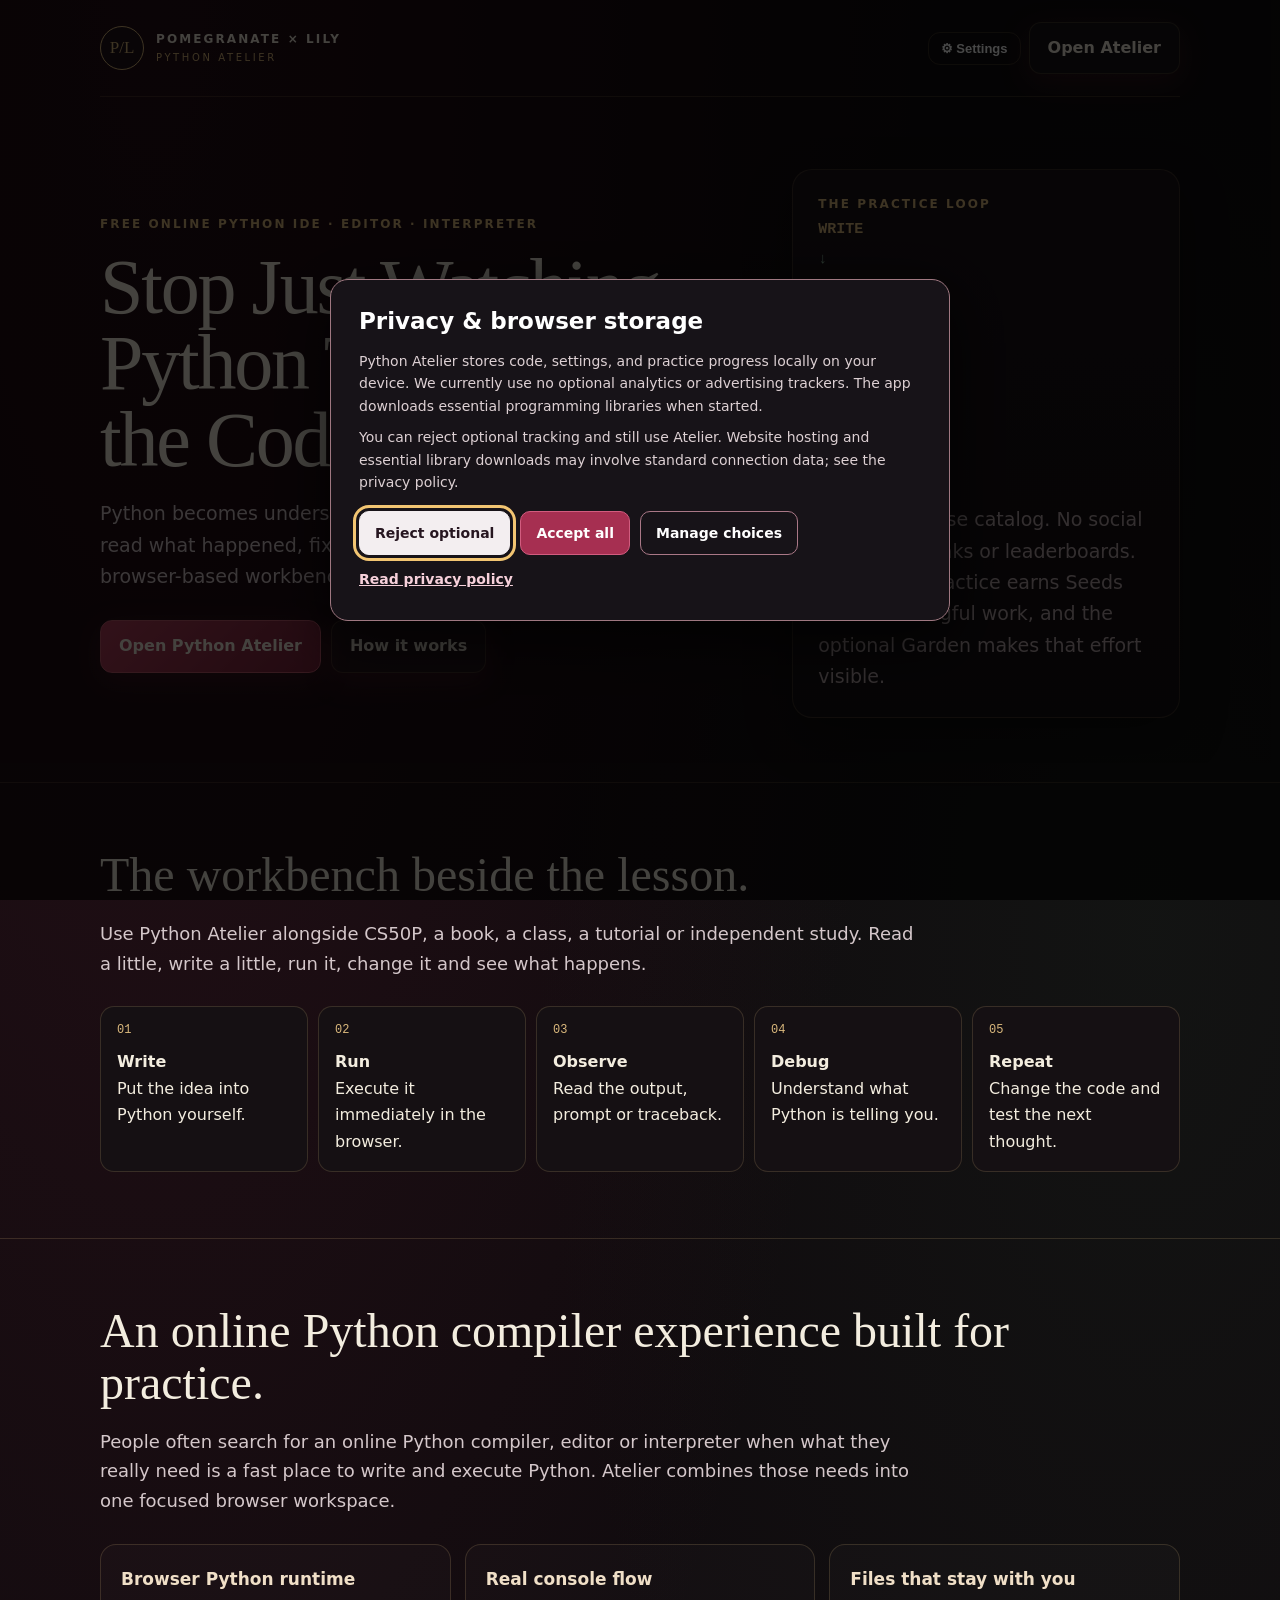
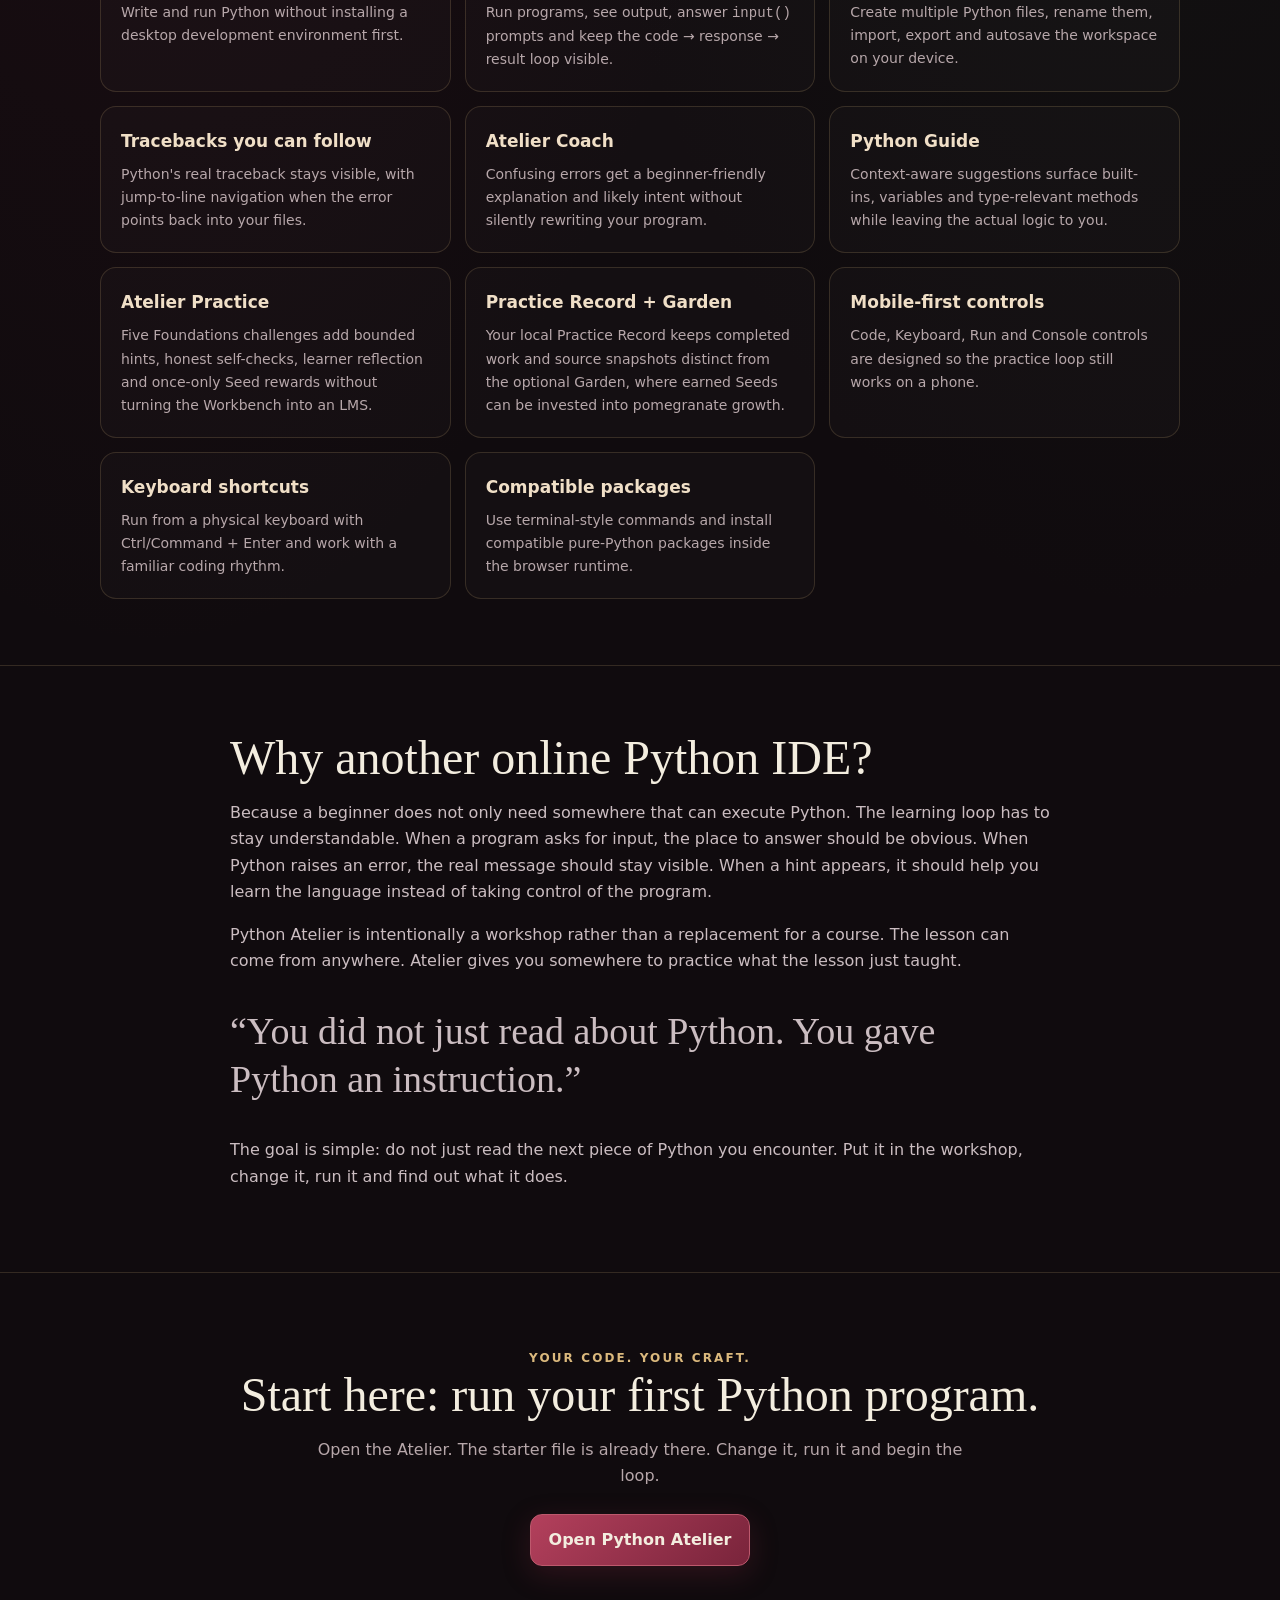
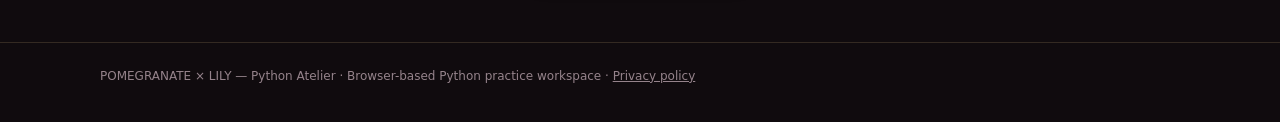
==== index.html @ c73ce0a4 "Privacy audit: integrate settings and defer runtime until visitor choice" ====
<!DOCTYPE html>
<html lang="en">
<head>
<meta charset="utf-8">
<meta name="viewport" content="width=device-width, initial-scale=1">
<meta name="theme-color" content="#160d12">
<meta name="color-scheme" content="dark">
<link rel="manifest" href="./manifest.webmanifest">
<link rel="apple-touch-icon" sizes="180x180" href="./apple-touch-icon.png">
<link rel="icon" type="image/png" sizes="192x192" href="./icon-192.png">
<title>Online Python IDE, Editor & Interpreter — POMEGRANATE × LILY Python Atelier</title>
<meta name="description" content="Write, run, debug and learn Python online with POMEGRANATE × LILY Python Atelier — a free browser-based Python IDE, editor, interpreter and beginner-focused coding workspace.">
<meta name="robots" content="index,follow,max-image-preview:large">
<link rel="canonical" href="https://pomegranatexlily.github.io/Python-Atelier/">
<meta property="og:type" content="website">
<meta property="og:title" content="POMEGRANATE × LILY Python Atelier — Online Python IDE">
<meta property="og:description" content="Stop just watching Python tutorials. Write the code, run it, inspect the result, debug it and run it again.">
<meta property="og:url" content="https://pomegranatexlily.github.io/Python-Atelier/">
<meta name="twitter:card" content="summary">
<meta name="twitter:title" content="POMEGRANATE × LILY Python Atelier">
<meta name="twitter:description" content="A free browser-based Python IDE and practice workspace built around Write → Run → Observe → Debug → Repeat.">
<script type="application/ld+json">
{
  "@context":"https://schema.org",
  "@type":["WebApplication","SoftwareApplication"],
  "name":"POMEGRANATE × LILY — Python Atelier",
  "alternateName":"Online Python IDE & Interpreter",
  "url":"https://pomegranatexlily.github.io/Python-Atelier/",
  "applicationCategory":"DeveloperApplication",
  "applicationSubCategory":"EducationalApplication",
  "operatingSystem":"Any",
  "browserRequirements":"Requires JavaScript and a modern web browser",
  "isAccessibleForFree":true,
  "offers":{"@type":"Offer","price":"0","priceCurrency":"USD"},
  "description":"A free browser-based Python IDE, editor and interpreter for writing, running, debugging and learning Python.",
  "featureList":[
    "Browser-based Python runtime",
    "Syntax-highlighted Python editor",
    "Interactive console and input()",
    "Multiple Python files with local autosave",
    "Tracebacks with jump-to-line navigation",
    "Atelier Coach error explanations",
    "Context-aware Python Guide suggestions",
    "Structured Atelier Practice challenges and self-checks",
    "Local Practice Record, Seeds and optional Atelier Garden",
    "Mobile-first coding controls",
    "Import, export and compatible package installation"
  ]
}
</script>
<style>
:root{color-scheme:dark;--bg:#100b0e;--panel:#181116;--ink:#f3eddf;--mut:#b7a7aa;--gold:#dbb97d;--wine:#922f4a;--leaf:#8db49c;--line:#dbb97d2d;--max:1080px}
*{box-sizing:border-box}html{scroll-behavior:smooth}body{margin:0;background:radial-gradient(ellipse at 12% 0,#651b3040,transparent 48%),radial-gradient(ellipse at 90% 28%,#21452e26,transparent 38%),var(--bg);color:var(--ink);font:16px/1.65 system-ui,-apple-system,"Segoe UI",sans-serif}
a{color:inherit}.wrap{width:min(var(--max),calc(100% - 36px));margin:auto}.top{display:flex;align-items:center;justify-content:space-between;gap:18px;padding:22px 0}.brand{display:flex;align-items:center;gap:12px}.seal{width:44px;height:44px;border:1px solid var(--gold);border-radius:50%;display:grid;place-items:center;background:#23151a;color:var(--gold);font:17px Georgia,serif}.house{font-size:12px;letter-spacing:2.1px;font-weight:700}.product{font-size:10px;letter-spacing:2.6px;text-transform:uppercase;color:var(--gold)}
.btn{display:inline-flex;align-items:center;justify-content:center;text-decoration:none;border:1px solid #bd596d;border-radius:12px;padding:12px 18px;background:linear-gradient(135deg,#b3405c,#79243b);font-weight:750;box-shadow:0 8px 28px #8c2c4440}.btn.alt{background:#ffffff08;border-color:var(--line);font-weight:650}.hero{padding:72px 0 64px;display:grid;grid-template-columns:minmax(0,1.25fr) minmax(280px,.75fr);gap:46px;align-items:center}.eyebrow{color:var(--gold);font-size:12px;letter-spacing:2.1px;text-transform:uppercase;font-weight:700}.hero h1{font:clamp(42px,7vw,78px)/.98 Georgia,"Times New Roman",serif;letter-spacing:-2.2px;margin:14px 0 20px;max-width:900px}.hero p{font-size:19px;color:#d4c7ca;max-width:720px}.actions{display:flex;gap:10px;flex-wrap:wrap;margin-top:28px}.card{border:1px solid var(--line);border-radius:20px;padding:25px;background:linear-gradient(180deg,#1b1318,#151013);box-shadow:0 18px 48px #0004}.cycle{font:700 15px ui-monospace,SFMono-Regular,Consolas,monospace;line-height:2;color:var(--leaf)}.cycle b{color:var(--gold)}
section{padding:66px 0;border-top:1px solid var(--line)}h2{font:clamp(30px,4.5vw,48px)/1.08 Georgia,"Times New Roman",serif;margin:0 0 16px}h3{font-size:17px;margin:0 0 8px;color:#f0dfc7}.lead{font-size:18px;color:#d4c7ca;max-width:820px}.grid{display:grid;grid-template-columns:repeat(3,1fr);gap:14px;margin-top:28px}.feature{border:1px solid var(--line);border-radius:16px;padding:20px;background:#ffffff05}.feature p{margin:0;color:var(--mut);font-size:14px}.steps{counter-reset:s;display:grid;grid-template-columns:repeat(5,1fr);gap:10px;margin-top:28px}.step{counter-increment:s;border:1px solid var(--line);border-radius:14px;padding:16px;background:#151013}.step:before{content:"0" counter(s);display:block;color:var(--gold);font:12px ui-monospace,monospace;margin-bottom:12px}.step strong{display:block}.copy{max-width:820px}.copy p{color:#cbbdc1}.quote{font:clamp(24px,4vw,38px)/1.25 Georgia,serif;color:#eadcc5;margin:34px 0}.cta{text-align:center;padding:76px 20px}.cta p{color:var(--mut);max-width:680px;margin:0 auto 24px}footer{border-top:1px solid var(--line);padding:24px 0 36px;color:#95838b;font-size:12px}
@media(max-width:820px){.hero{grid-template-columns:1fr;padding-top:46px}.grid{grid-template-columns:1fr}.steps{grid-template-columns:1fr 1fr}.hero h1{letter-spacing:-1.4px}.top .btn{padding:9px 12px;font-size:13px}}
@media(max-width:480px){.wrap{width:min(100% - 22px,var(--max))}.house{font-size:10px;letter-spacing:1.35px}.product{font-size:9px}.seal{width:38px;height:38px}.hero{padding:38px 0 48px;gap:24px}.hero p{font-size:17px}.steps{grid-template-columns:1fr}.actions .btn{width:100%}}
</style>
<script src="./privacy-consent.js"></script>
</head>
<body>
<header class="wrap top">
  <div class="brand"><div class="seal" aria-hidden="true">P/L</div><div><div class="house">POMEGRANATE × LILY</div><div class="product">Python Atelier</div></div></div>
  <div style="display:flex;align-items:center;gap:8px"><button type="button" data-privacy-settings aria-label="Site settings" class="btn alt" style="background:transparent;box-shadow:none;padding:8px 12px;font-size:13px">⚙ Settings</button><a class="btn alt" href="./app/">Open Atelier</a></div>
</header>
<main>
<section class="wrap hero">
  <div>
    <div class="eyebrow">Free Online Python IDE · Editor · Interpreter</div>
    <h1>Stop Just Watching Python Tutorials. Run the Code.</h1>
    <p>Python becomes understandable when you write it, run it, break it, read what happened, fix it and run it again. Python Atelier is the browser-based workbench beside the lesson.</p>
    <div class="actions"><a class="btn" href="./app/">Open Python Atelier</a><a class="btn alt" href="#how">How it works</a></div>
  </div>
  <aside class="card">
    <div class="eyebrow">The practice loop</div>
    <div class="cycle"><b>WRITE</b><br>↓<br><b>RUN</b><br>↓<br>OBSERVE<br>↓<br>DEBUG<br>↓<br><b>REPEAT</b></div>
    <p style="color:var(--mut);margin-bottom:0">No giant course catalog. No social feed. No streaks or leaderboards. Structured Practice earns Seeds from meaningful work, and the optional Garden makes that effort visible.</p>
  </aside>
</section>

<section id="how">
  <div class="wrap">
    <h2>The workbench beside the lesson.</h2>
    <p class="lead">Use Python Atelier alongside CS50P, a book, a class, a tutorial or independent study. Read a little, write a little, run it, change it and see what happens.</p>
    <div class="steps">
      <div class="step"><strong>Write</strong><span>Put the idea into Python yourself.</span></div>
      <div class="step"><strong>Run</strong><span>Execute it immediately in the browser.</span></div>
      <div class="step"><strong>Observe</strong><span>Read the output, prompt or traceback.</span></div>
      <div class="step"><strong>Debug</strong><span>Understand what Python is telling you.</span></div>
      <div class="step"><strong>Repeat</strong><span>Change the code and test the next thought.</span></div>
    </div>
  </div>
</section>

<section>
  <div class="wrap">
    <h2>An online Python compiler experience built for practice.</h2>
    <p class="lead">People often search for an online Python compiler, editor or interpreter when what they really need is a fast place to write and execute Python. Atelier combines those needs into one focused browser workspace.</p>
    <div class="grid">
      <article class="feature"><h3>Browser Python runtime</h3><p>Write and run Python without installing a desktop development environment first.</p></article>
      <article class="feature"><h3>Real console flow</h3><p>Run programs, see output, answer <code>input()</code> prompts and keep the code → response → result loop visible.</p></article>
      <article class="feature"><h3>Files that stay with you</h3><p>Create multiple Python files, rename them, import, export and autosave the workspace on your device.</p></article>
      <article class="feature"><h3>Tracebacks you can follow</h3><p>Python's real traceback stays visible, with jump-to-line navigation when the error points back into your files.</p></article>
      <article class="feature"><h3>Atelier Coach</h3><p>Confusing errors get a beginner-friendly explanation and likely intent without silently rewriting your program.</p></article>
      <article class="feature"><h3>Python Guide</h3><p>Context-aware suggestions surface built-ins, variables and type-relevant methods while leaving the actual logic to you.</p></article>
      <article class="feature"><h3>Atelier Practice</h3><p>Five Foundations challenges add bounded hints, honest self-checks, learner reflection and once-only Seed rewards without turning the Workbench into an LMS.</p></article>
      <article class="feature"><h3>Practice Record + Garden</h3><p>Your local Practice Record keeps completed work and source snapshots distinct from the optional Garden, where earned Seeds can be invested into pomegranate growth.</p></article>
      <article class="feature"><h3>Mobile-first controls</h3><p>Code, Keyboard, Run and Console controls are designed so the practice loop still works on a phone.</p></article>
      <article class="feature"><h3>Keyboard shortcuts</h3><p>Run from a physical keyboard with Ctrl/Command + Enter and work with a familiar coding rhythm.</p></article>
      <article class="feature"><h3>Compatible packages</h3><p>Use terminal-style commands and install compatible pure-Python packages inside the browser runtime.</p></article>
    </div>
  </div>
</section>

<section>
  <div class="wrap copy">
    <h2>Why another online Python IDE?</h2>
    <p>Because a beginner does not only need somewhere that can execute Python. The learning loop has to stay understandable. When a program asks for input, the place to answer should be obvious. When Python raises an error, the real message should stay visible. When a hint appears, it should help you learn the language instead of taking control of the program.</p>
    <p>Python Atelier is intentionally a workshop rather than a replacement for a course. The lesson can come from anywhere. Atelier gives you somewhere to practice what the lesson just taught.</p>
    <p class="quote">“You did not just read about Python. You gave Python an instruction.”</p>
    <p>The goal is simple: do not just read the next piece of Python you encounter. Put it in the workshop, change it, run it and find out what it does.</p>
  </div>
</section>

<section class="cta">
  <div class="wrap">
    <div class="eyebrow">Your code. Your craft.</div>
    <h2>Start here: run your first Python program.</h2>
    <p>Open the Atelier. The starter file is already there. Change it, run it and begin the loop.</p>
    <a class="btn" href="./app/">Open Python Atelier</a>
  </div>
</section>
</main>
<footer><div class="wrap">POMEGRANATE × LILY — Python Atelier · Browser-based Python practice workspace · <a href="./privacy.html">Privacy policy</a></div></footer>
</body>
</html>
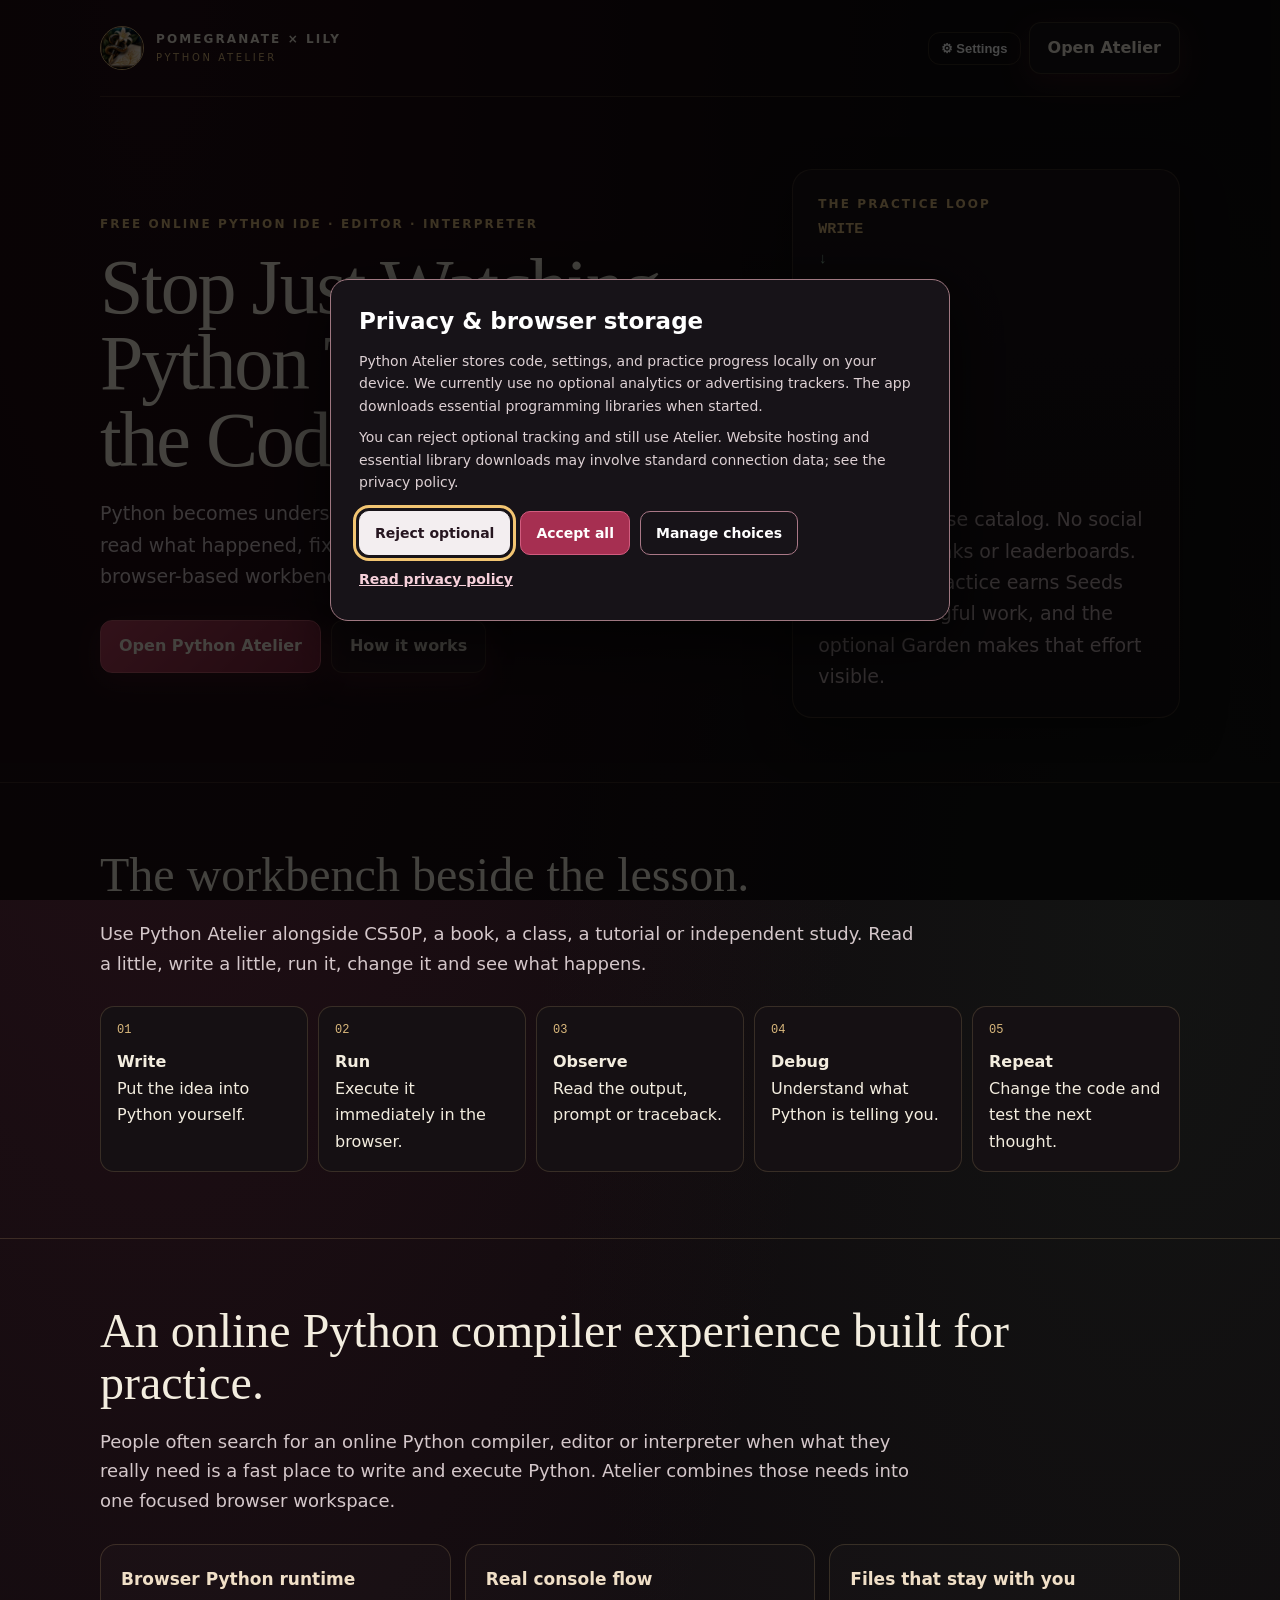
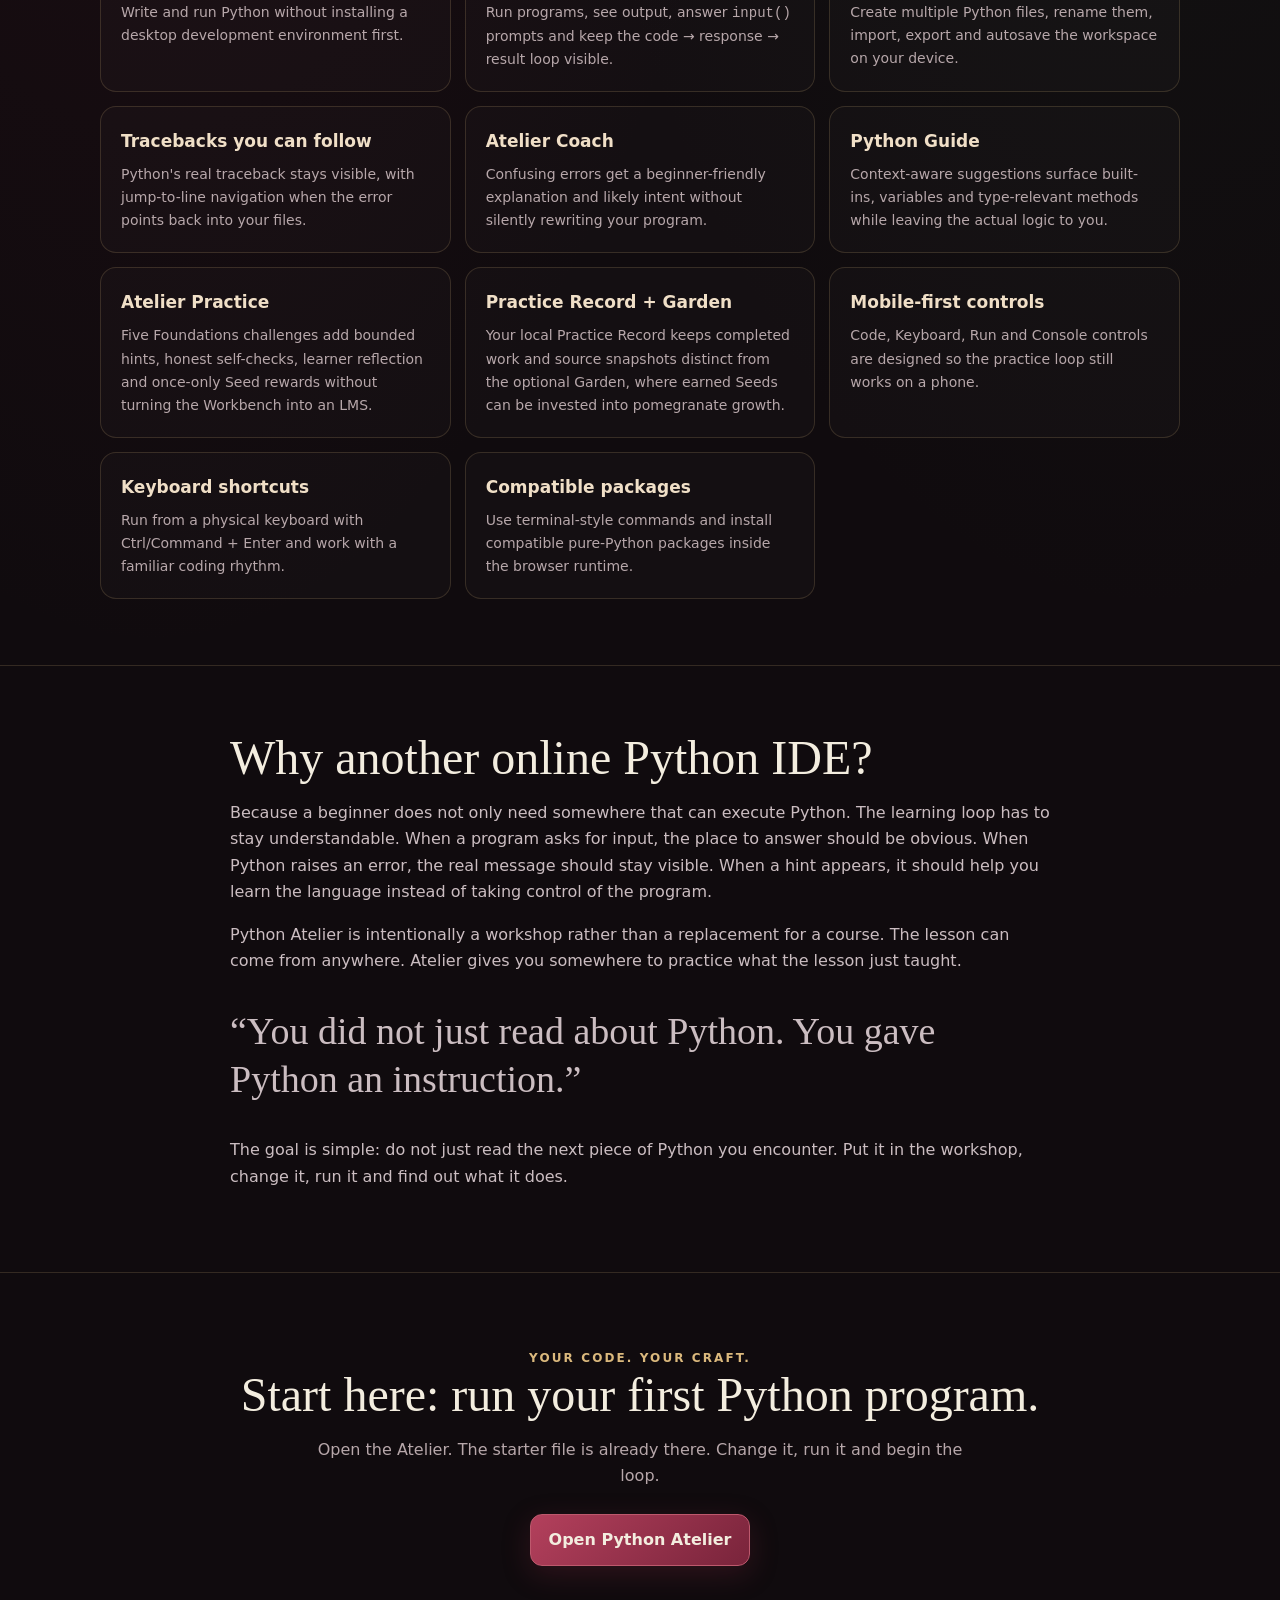
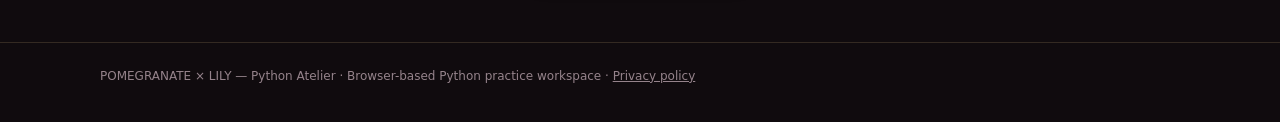
==== commit 5c3b481c: "Display Atelier serpent, pen and lily icon on landing header" ====
--- a/index.html
+++ b/index.html
@@ -2,12 +2,13 @@
 <html lang="en">
 <head>
 <meta charset="utf-8">
+<meta name="referrer" content="no-referrer">
 <meta name="viewport" content="width=device-width, initial-scale=1">
 <meta name="theme-color" content="#160d12">
 <meta name="color-scheme" content="dark">
 <link rel="manifest" href="./manifest.webmanifest">
-<link rel="apple-touch-icon" sizes="180x180" href="./apple-touch-icon.png">
-<link rel="icon" type="image/png" sizes="192x192" href="./icon-192.png">
+<link rel="apple-touch-icon" sizes="180x180" href="./apple-touch-icon.png?v=atelier-serpent-lily-20261017">
+<link rel="icon" type="image/png" sizes="192x192" href="./icon-192.png?v=atelier-serpent-lily-20261017">
 <title>Online Python IDE, Editor & Interpreter — POMEGRANATE × LILY Python Atelier</title>
 <meta name="description" content="Write, run, debug and learn Python online with POMEGRANATE × LILY Python Atelier — a free browser-based Python IDE, editor, interpreter and beginner-focused coding workspace.">
 <meta name="robots" content="index,follow,max-image-preview:large">
@@ -16,7 +17,13 @@
 <meta property="og:title" content="POMEGRANATE × LILY Python Atelier — Online Python IDE">
 <meta property="og:description" content="Stop just watching Python tutorials. Write the code, run it, inspect the result, debug it and run it again.">
 <meta property="og:url" content="https://pomegranatexlily.github.io/Python-Atelier/">
-<meta name="twitter:card" content="summary">
+<meta property="og:image" content="https://pomegranatexlily.github.io/Python-Atelier/social-preview.png">
+<meta property="og:image:width" content="1200">
+<meta property="og:image:height" content="630">
+<meta property="og:image:alt" content="Python Atelier — write, run, and learn Python">
+<meta name="twitter:image" content="https://pomegranatexlily.github.io/Python-Atelier/social-preview.png">
+
+<meta name="twitter:card" content="summary_large_image">
 <meta name="twitter:title" content="POMEGRANATE × LILY Python Atelier">
 <meta name="twitter:description" content="A free browser-based Python IDE and practice workspace built around Write → Run → Observe → Debug → Repeat.">
 <script type="application/ld+json">
@@ -55,13 +62,13 @@
 .btn{display:inline-flex;align-items:center;justify-content:center;text-decoration:none;border:1px solid #bd596d;border-radius:12px;padding:12px 18px;background:linear-gradient(135deg,#b3405c,#79243b);font-weight:750;box-shadow:0 8px 28px #8c2c4440}.btn.alt{background:#ffffff08;border-color:var(--line);font-weight:650}.hero{padding:72px 0 64px;display:grid;grid-template-columns:minmax(0,1.25fr) minmax(280px,.75fr);gap:46px;align-items:center}.eyebrow{color:var(--gold);font-size:12px;letter-spacing:2.1px;text-transform:uppercase;font-weight:700}.hero h1{font:clamp(42px,7vw,78px)/.98 Georgia,"Times New Roman",serif;letter-spacing:-2.2px;margin:14px 0 20px;max-width:900px}.hero p{font-size:19px;color:#d4c7ca;max-width:720px}.actions{display:flex;gap:10px;flex-wrap:wrap;margin-top:28px}.card{border:1px solid var(--line);border-radius:20px;padding:25px;background:linear-gradient(180deg,#1b1318,#151013);box-shadow:0 18px 48px #0004}.cycle{font:700 15px ui-monospace,SFMono-Regular,Consolas,monospace;line-height:2;color:var(--leaf)}.cycle b{color:var(--gold)}
 section{padding:66px 0;border-top:1px solid var(--line)}h2{font:clamp(30px,4.5vw,48px)/1.08 Georgia,"Times New Roman",serif;margin:0 0 16px}h3{font-size:17px;margin:0 0 8px;color:#f0dfc7}.lead{font-size:18px;color:#d4c7ca;max-width:820px}.grid{display:grid;grid-template-columns:repeat(3,1fr);gap:14px;margin-top:28px}.feature{border:1px solid var(--line);border-radius:16px;padding:20px;background:#ffffff05}.feature p{margin:0;color:var(--mut);font-size:14px}.steps{counter-reset:s;display:grid;grid-template-columns:repeat(5,1fr);gap:10px;margin-top:28px}.step{counter-increment:s;border:1px solid var(--line);border-radius:14px;padding:16px;background:#151013}.step:before{content:"0" counter(s);display:block;color:var(--gold);font:12px ui-monospace,monospace;margin-bottom:12px}.step strong{display:block}.copy{max-width:820px}.copy p{color:#cbbdc1}.quote{font:clamp(24px,4vw,38px)/1.25 Georgia,serif;color:#eadcc5;margin:34px 0}.cta{text-align:center;padding:76px 20px}.cta p{color:var(--mut);max-width:680px;margin:0 auto 24px}footer{border-top:1px solid var(--line);padding:24px 0 36px;color:#95838b;font-size:12px}
 @media(max-width:820px){.hero{grid-template-columns:1fr;padding-top:46px}.grid{grid-template-columns:1fr}.steps{grid-template-columns:1fr 1fr}.hero h1{letter-spacing:-1.4px}.top .btn{padding:9px 12px;font-size:13px}}
-@media(max-width:480px){.wrap{width:min(100% - 22px,var(--max))}.house{font-size:10px;letter-spacing:1.35px}.product{font-size:9px}.seal{width:38px;height:38px}.hero{padding:38px 0 48px;gap:24px}.hero p{font-size:17px}.steps{grid-template-columns:1fr}.actions .btn{width:100%}}
+@media(max-width:480px){.top{flex-wrap:wrap;gap:10px;padding:14px 0}.wrap{width:min(100% - 22px,var(--max))}.house{font-size:10px;letter-spacing:1.35px}.product{font-size:9px}.seal{width:38px;height:38px}.hero{padding:38px 0 48px;gap:24px}.hero p{font-size:17px}.steps{grid-template-columns:1fr}.actions .btn{width:100%}}
 </style>
 <script src="./privacy-consent.js"></script>
 </head>
 <body>
 <header class="wrap top">
-  <div class="brand"><div class="seal" aria-hidden="true">P/L</div><div><div class="house">POMEGRANATE × LILY</div><div class="product">Python Atelier</div></div></div>
+  <div class="brand"><div class="seal" aria-hidden="true"><img src="./icon-192.png?v=atelier-serpent-lily-20261017" alt="" width="44" height="44" style="width:100%;height:100%;display:block;object-fit:cover;border-radius:inherit"></div><div><div class="house">POMEGRANATE × LILY</div><div class="product">Python Atelier</div></div></div>
   <div style="display:flex;align-items:center;gap:8px"><button type="button" data-privacy-settings aria-label="Site settings" class="btn alt" style="background:transparent;box-shadow:none;padding:8px 12px;font-size:13px">⚙ Settings</button><a class="btn alt" href="./app/">Open Atelier</a></div>
 </header>
 <main>
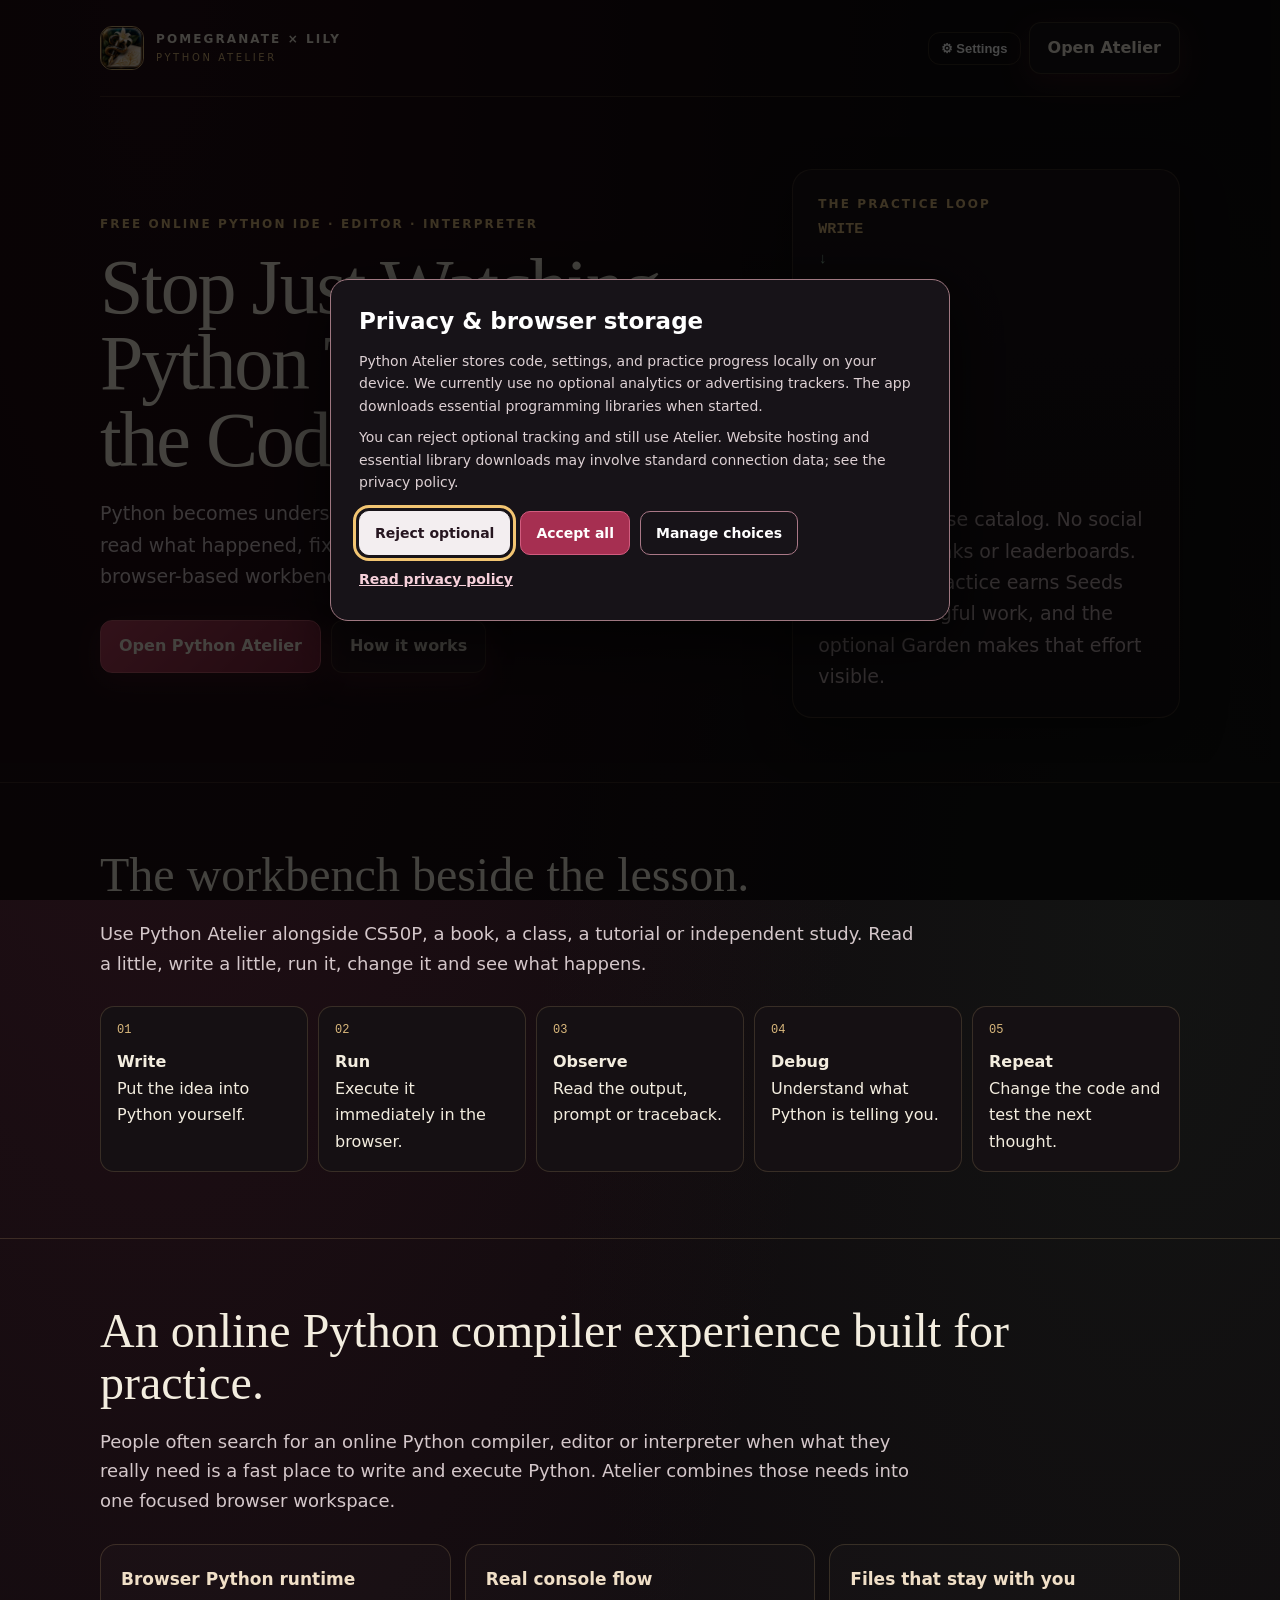
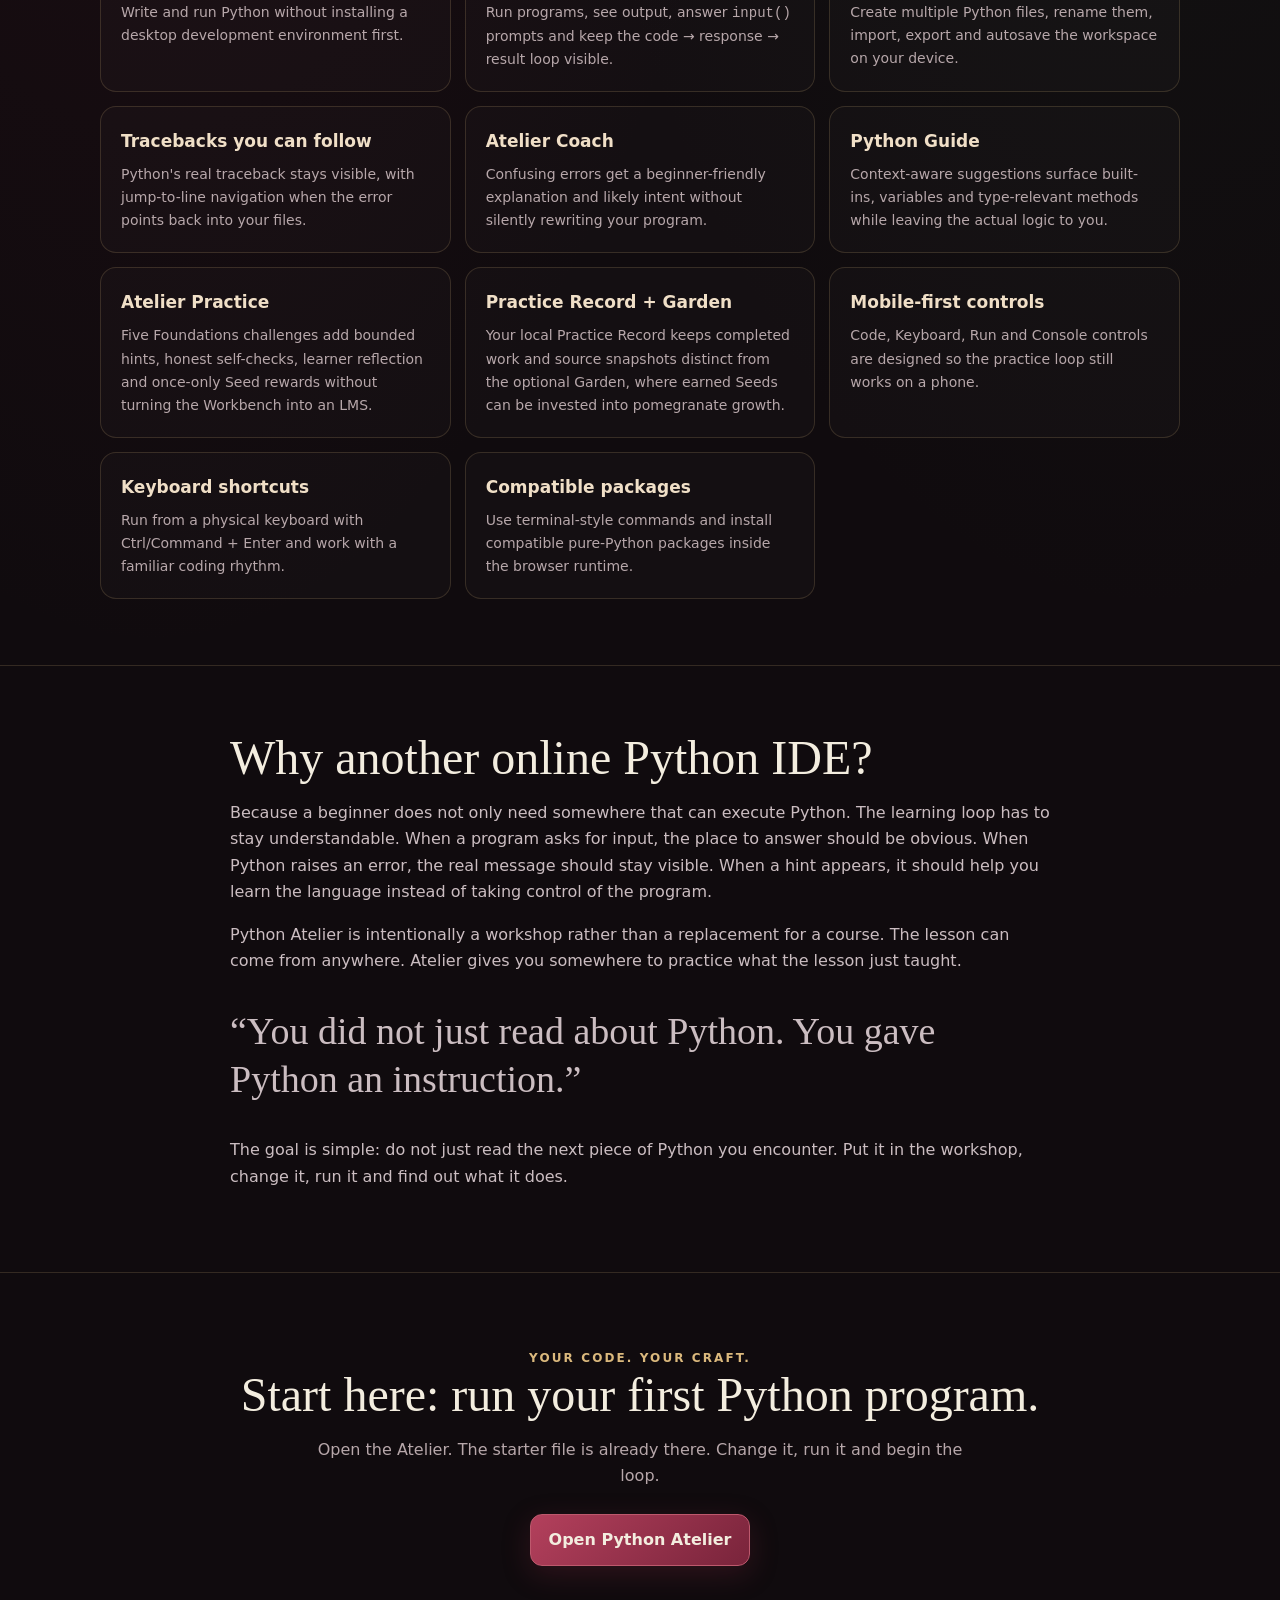
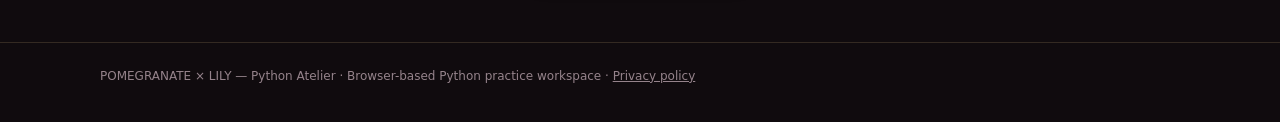
==== commit d6abba89: "Show approved Python Atelier icon in landing-page brand and bust icon caches" ====
--- a/index.html
+++ b/index.html
@@ -7,8 +7,8 @@
 <meta name="theme-color" content="#160d12">
 <meta name="color-scheme" content="dark">
 <link rel="manifest" href="./manifest.webmanifest">
-<link rel="apple-touch-icon" sizes="180x180" href="./apple-touch-icon.png?v=atelier-serpent-lily-20261017">
-<link rel="icon" type="image/png" sizes="192x192" href="./icon-192.png?v=atelier-serpent-lily-20261017">
+<link rel="apple-touch-icon" sizes="180x180" href="./apple-touch-icon.png?v=snake-lily-20261017">
+<link rel="icon" type="image/png" sizes="192x192" href="./icon-192.png?v=snake-lily-20261017">
 <title>Online Python IDE, Editor & Interpreter — POMEGRANATE × LILY Python Atelier</title>
 <meta name="description" content="Write, run, debug and learn Python online with POMEGRANATE × LILY Python Atelier — a free browser-based Python IDE, editor, interpreter and beginner-focused coding workspace.">
 <meta name="robots" content="index,follow,max-image-preview:large">
@@ -58,7 +58,7 @@
 <style>
 :root{color-scheme:dark;--bg:#100b0e;--panel:#181116;--ink:#f3eddf;--mut:#b7a7aa;--gold:#dbb97d;--wine:#922f4a;--leaf:#8db49c;--line:#dbb97d2d;--max:1080px}
 *{box-sizing:border-box}html{scroll-behavior:smooth}body{margin:0;background:radial-gradient(ellipse at 12% 0,#651b3040,transparent 48%),radial-gradient(ellipse at 90% 28%,#21452e26,transparent 38%),var(--bg);color:var(--ink);font:16px/1.65 system-ui,-apple-system,"Segoe UI",sans-serif}
-a{color:inherit}.wrap{width:min(var(--max),calc(100% - 36px));margin:auto}.top{display:flex;align-items:center;justify-content:space-between;gap:18px;padding:22px 0}.brand{display:flex;align-items:center;gap:12px}.seal{width:44px;height:44px;border:1px solid var(--gold);border-radius:50%;display:grid;place-items:center;background:#23151a;color:var(--gold);font:17px Georgia,serif}.house{font-size:12px;letter-spacing:2.1px;font-weight:700}.product{font-size:10px;letter-spacing:2.6px;text-transform:uppercase;color:var(--gold)}
+a{color:inherit}.wrap{width:min(var(--max),calc(100% - 36px));margin:auto}.top{display:flex;align-items:center;justify-content:space-between;gap:18px;padding:22px 0}.brand{display:flex;align-items:center;gap:12px}.seal{width:44px;height:44px;border:1px solid var(--gold);border-radius:12px;display:grid;place-items:center;background:#23151a;color:var(--gold);font:17px Georgia,serif;overflow:hidden}.seal img{width:100%;height:100%;object-fit:cover;display:block}.house{font-size:12px;letter-spacing:2.1px;font-weight:700}.product{font-size:10px;letter-spacing:2.6px;text-transform:uppercase;color:var(--gold)}
 .btn{display:inline-flex;align-items:center;justify-content:center;text-decoration:none;border:1px solid #bd596d;border-radius:12px;padding:12px 18px;background:linear-gradient(135deg,#b3405c,#79243b);font-weight:750;box-shadow:0 8px 28px #8c2c4440}.btn.alt{background:#ffffff08;border-color:var(--line);font-weight:650}.hero{padding:72px 0 64px;display:grid;grid-template-columns:minmax(0,1.25fr) minmax(280px,.75fr);gap:46px;align-items:center}.eyebrow{color:var(--gold);font-size:12px;letter-spacing:2.1px;text-transform:uppercase;font-weight:700}.hero h1{font:clamp(42px,7vw,78px)/.98 Georgia,"Times New Roman",serif;letter-spacing:-2.2px;margin:14px 0 20px;max-width:900px}.hero p{font-size:19px;color:#d4c7ca;max-width:720px}.actions{display:flex;gap:10px;flex-wrap:wrap;margin-top:28px}.card{border:1px solid var(--line);border-radius:20px;padding:25px;background:linear-gradient(180deg,#1b1318,#151013);box-shadow:0 18px 48px #0004}.cycle{font:700 15px ui-monospace,SFMono-Regular,Consolas,monospace;line-height:2;color:var(--leaf)}.cycle b{color:var(--gold)}
 section{padding:66px 0;border-top:1px solid var(--line)}h2{font:clamp(30px,4.5vw,48px)/1.08 Georgia,"Times New Roman",serif;margin:0 0 16px}h3{font-size:17px;margin:0 0 8px;color:#f0dfc7}.lead{font-size:18px;color:#d4c7ca;max-width:820px}.grid{display:grid;grid-template-columns:repeat(3,1fr);gap:14px;margin-top:28px}.feature{border:1px solid var(--line);border-radius:16px;padding:20px;background:#ffffff05}.feature p{margin:0;color:var(--mut);font-size:14px}.steps{counter-reset:s;display:grid;grid-template-columns:repeat(5,1fr);gap:10px;margin-top:28px}.step{counter-increment:s;border:1px solid var(--line);border-radius:14px;padding:16px;background:#151013}.step:before{content:"0" counter(s);display:block;color:var(--gold);font:12px ui-monospace,monospace;margin-bottom:12px}.step strong{display:block}.copy{max-width:820px}.copy p{color:#cbbdc1}.quote{font:clamp(24px,4vw,38px)/1.25 Georgia,serif;color:#eadcc5;margin:34px 0}.cta{text-align:center;padding:76px 20px}.cta p{color:var(--mut);max-width:680px;margin:0 auto 24px}footer{border-top:1px solid var(--line);padding:24px 0 36px;color:#95838b;font-size:12px}
 @media(max-width:820px){.hero{grid-template-columns:1fr;padding-top:46px}.grid{grid-template-columns:1fr}.steps{grid-template-columns:1fr 1fr}.hero h1{letter-spacing:-1.4px}.top .btn{padding:9px 12px;font-size:13px}}
@@ -68,7 +68,7 @@
 </head>
 <body>
 <header class="wrap top">
-  <div class="brand"><div class="seal" aria-hidden="true"><img src="./icon-192.png?v=atelier-serpent-lily-20261017" alt="" width="44" height="44" style="width:100%;height:100%;display:block;object-fit:cover;border-radius:inherit"></div><div><div class="house">POMEGRANATE × LILY</div><div class="product">Python Atelier</div></div></div>
+  <div class="brand"><div class="seal" aria-hidden="true"><img src="./icon-192.png?v=snake-lily-20261017" width="44" height="44" alt="" decoding="async"></div><div><div class="house">POMEGRANATE × LILY</div><div class="product">Python Atelier</div></div></div>
   <div style="display:flex;align-items:center;gap:8px"><button type="button" data-privacy-settings aria-label="Site settings" class="btn alt" style="background:transparent;box-shadow:none;padding:8px 12px;font-size:13px">⚙ Settings</button><a class="btn alt" href="./app/">Open Atelier</a></div>
 </header>
 <main>
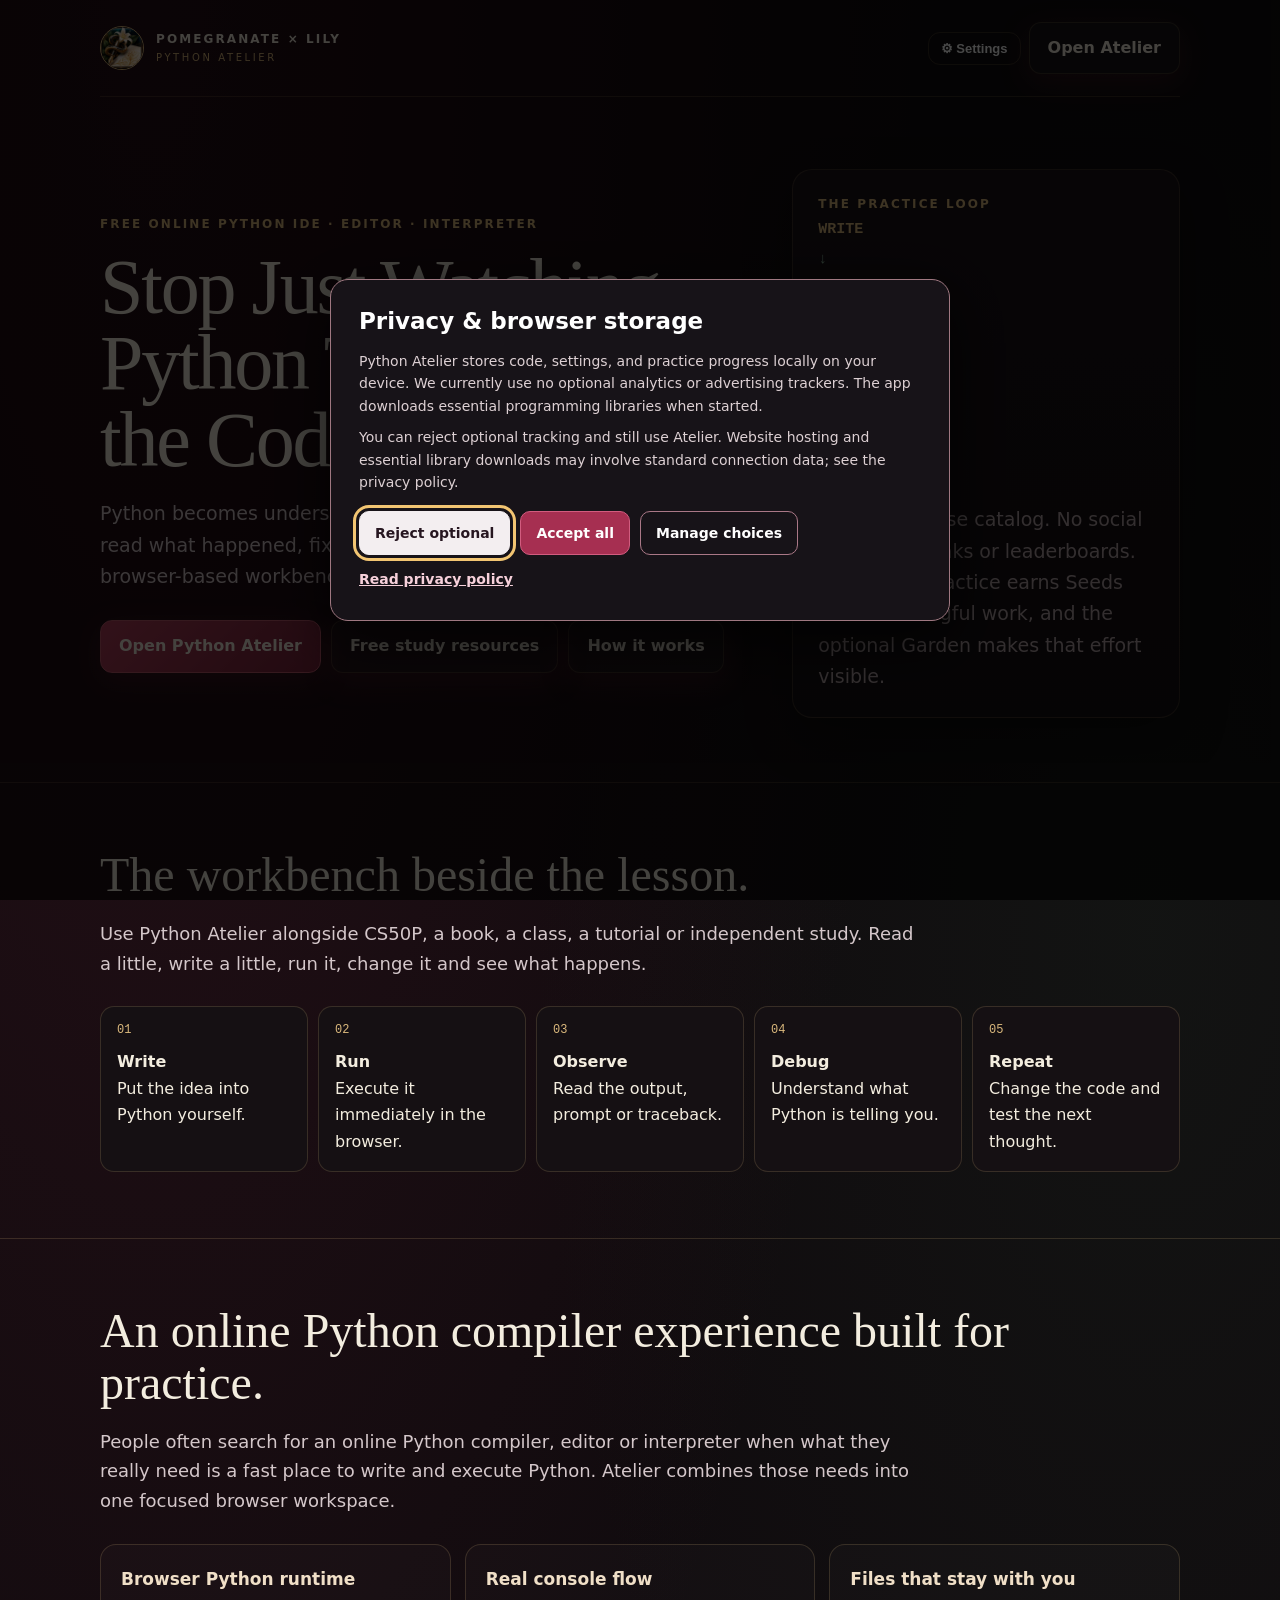
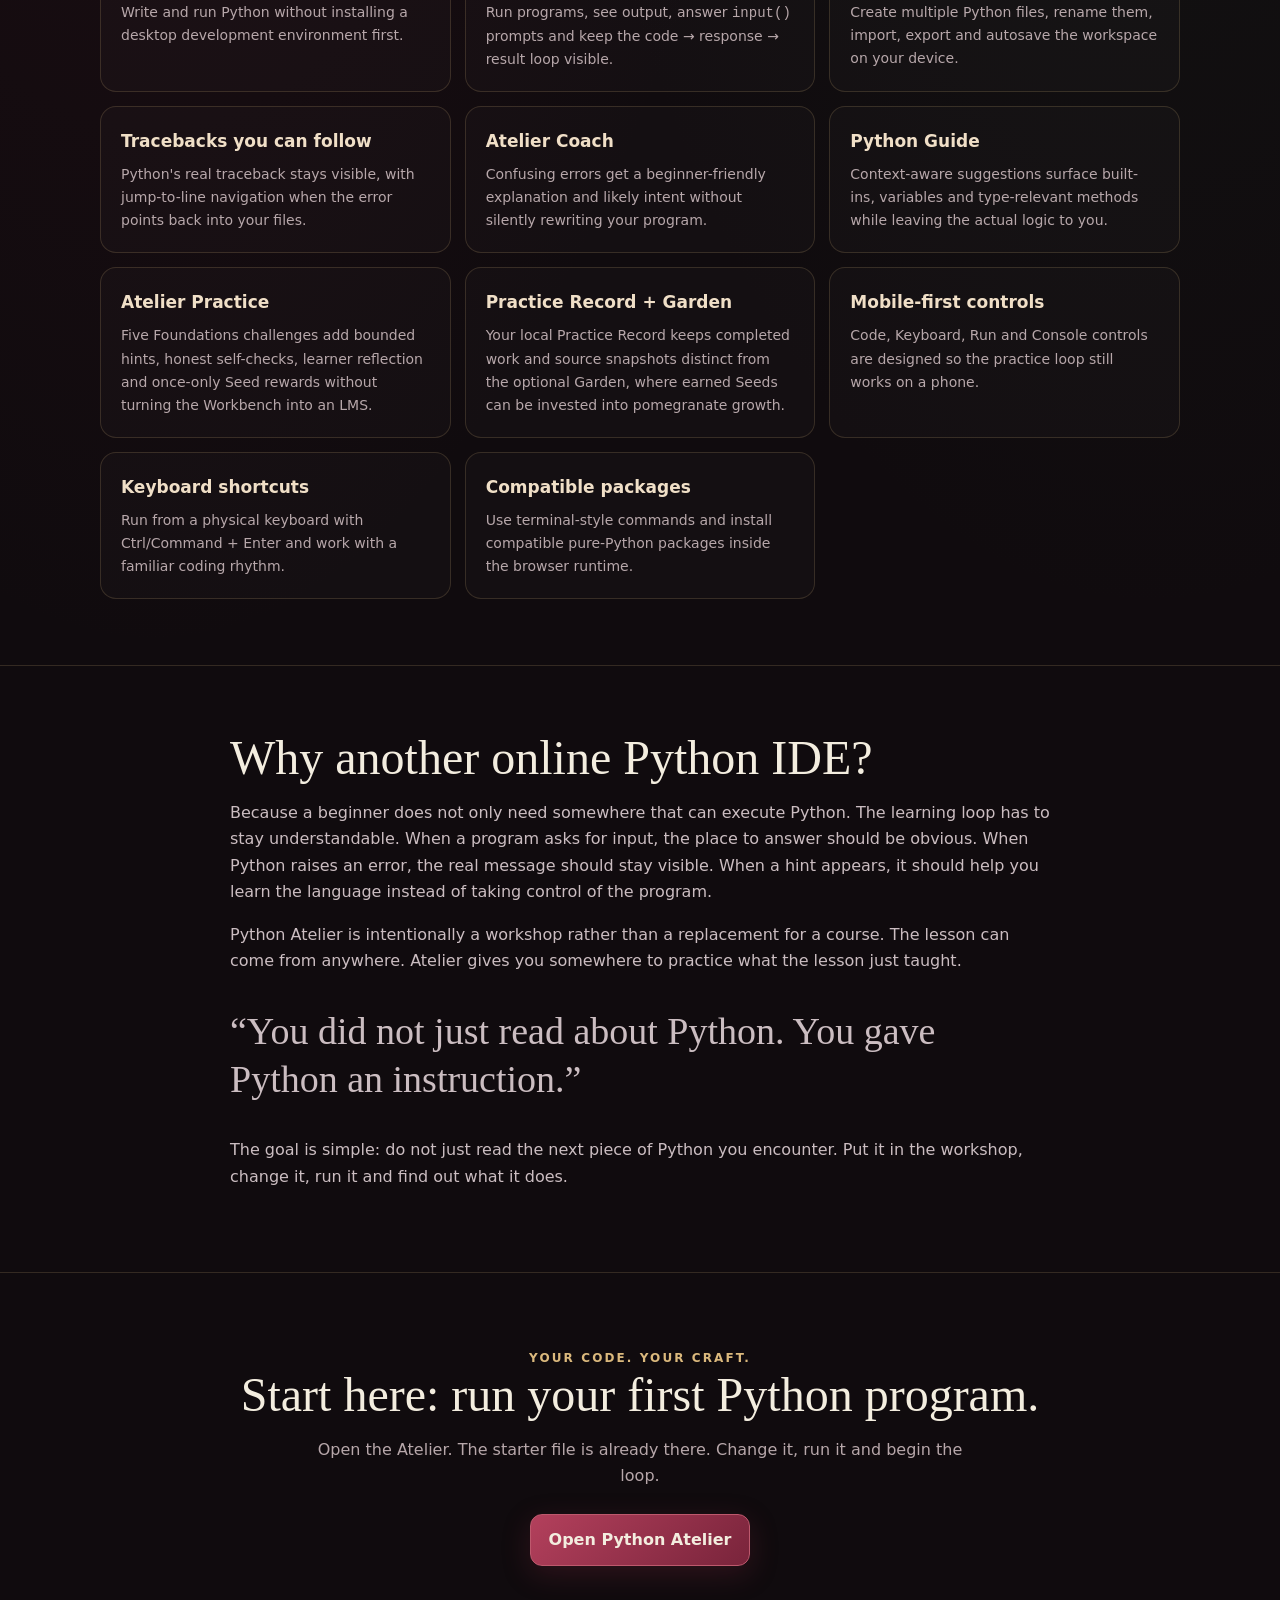
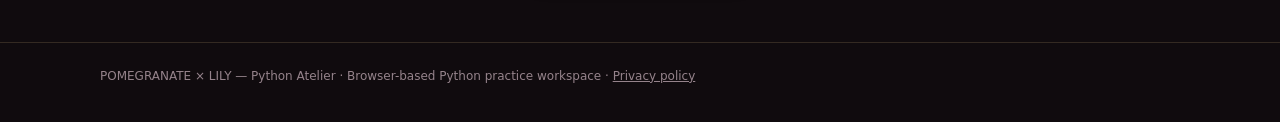
==== commit b8262227: "Link homepage learners directly to in-app free Resources" ====
--- a/index.html
+++ b/index.html
@@ -7,8 +7,8 @@
 <meta name="theme-color" content="#160d12">
 <meta name="color-scheme" content="dark">
 <link rel="manifest" href="./manifest.webmanifest">
-<link rel="apple-touch-icon" sizes="180x180" href="./apple-touch-icon.png?v=snake-lily-20261017">
-<link rel="icon" type="image/png" sizes="192x192" href="./icon-192.png?v=snake-lily-20261017">
+<link rel="apple-touch-icon" sizes="180x180" href="./apple-touch-icon.png?v=atelier-serpent-lily-20261017">
+<link rel="icon" type="image/png" sizes="192x192" href="./icon-192.png?v=atelier-serpent-lily-20261017">
 <title>Online Python IDE, Editor & Interpreter — POMEGRANATE × LILY Python Atelier</title>
 <meta name="description" content="Write, run, debug and learn Python online with POMEGRANATE × LILY Python Atelier — a free browser-based Python IDE, editor, interpreter and beginner-focused coding workspace.">
 <meta name="robots" content="index,follow,max-image-preview:large">
@@ -58,7 +58,7 @@
 <style>
 :root{color-scheme:dark;--bg:#100b0e;--panel:#181116;--ink:#f3eddf;--mut:#b7a7aa;--gold:#dbb97d;--wine:#922f4a;--leaf:#8db49c;--line:#dbb97d2d;--max:1080px}
 *{box-sizing:border-box}html{scroll-behavior:smooth}body{margin:0;background:radial-gradient(ellipse at 12% 0,#651b3040,transparent 48%),radial-gradient(ellipse at 90% 28%,#21452e26,transparent 38%),var(--bg);color:var(--ink);font:16px/1.65 system-ui,-apple-system,"Segoe UI",sans-serif}
-a{color:inherit}.wrap{width:min(var(--max),calc(100% - 36px));margin:auto}.top{display:flex;align-items:center;justify-content:space-between;gap:18px;padding:22px 0}.brand{display:flex;align-items:center;gap:12px}.seal{width:44px;height:44px;border:1px solid var(--gold);border-radius:12px;display:grid;place-items:center;background:#23151a;color:var(--gold);font:17px Georgia,serif;overflow:hidden}.seal img{width:100%;height:100%;object-fit:cover;display:block}.house{font-size:12px;letter-spacing:2.1px;font-weight:700}.product{font-size:10px;letter-spacing:2.6px;text-transform:uppercase;color:var(--gold)}
+a{color:inherit}.wrap{width:min(var(--max),calc(100% - 36px));margin:auto}.top{display:flex;align-items:center;justify-content:space-between;gap:18px;padding:22px 0}.brand{display:flex;align-items:center;gap:12px}.seal{width:44px;height:44px;border:1px solid var(--gold);border-radius:50%;display:grid;place-items:center;background:#23151a;color:var(--gold);font:17px Georgia,serif}.house{font-size:12px;letter-spacing:2.1px;font-weight:700}.product{font-size:10px;letter-spacing:2.6px;text-transform:uppercase;color:var(--gold)}
 .btn{display:inline-flex;align-items:center;justify-content:center;text-decoration:none;border:1px solid #bd596d;border-radius:12px;padding:12px 18px;background:linear-gradient(135deg,#b3405c,#79243b);font-weight:750;box-shadow:0 8px 28px #8c2c4440}.btn.alt{background:#ffffff08;border-color:var(--line);font-weight:650}.hero{padding:72px 0 64px;display:grid;grid-template-columns:minmax(0,1.25fr) minmax(280px,.75fr);gap:46px;align-items:center}.eyebrow{color:var(--gold);font-size:12px;letter-spacing:2.1px;text-transform:uppercase;font-weight:700}.hero h1{font:clamp(42px,7vw,78px)/.98 Georgia,"Times New Roman",serif;letter-spacing:-2.2px;margin:14px 0 20px;max-width:900px}.hero p{font-size:19px;color:#d4c7ca;max-width:720px}.actions{display:flex;gap:10px;flex-wrap:wrap;margin-top:28px}.card{border:1px solid var(--line);border-radius:20px;padding:25px;background:linear-gradient(180deg,#1b1318,#151013);box-shadow:0 18px 48px #0004}.cycle{font:700 15px ui-monospace,SFMono-Regular,Consolas,monospace;line-height:2;color:var(--leaf)}.cycle b{color:var(--gold)}
 section{padding:66px 0;border-top:1px solid var(--line)}h2{font:clamp(30px,4.5vw,48px)/1.08 Georgia,"Times New Roman",serif;margin:0 0 16px}h3{font-size:17px;margin:0 0 8px;color:#f0dfc7}.lead{font-size:18px;color:#d4c7ca;max-width:820px}.grid{display:grid;grid-template-columns:repeat(3,1fr);gap:14px;margin-top:28px}.feature{border:1px solid var(--line);border-radius:16px;padding:20px;background:#ffffff05}.feature p{margin:0;color:var(--mut);font-size:14px}.steps{counter-reset:s;display:grid;grid-template-columns:repeat(5,1fr);gap:10px;margin-top:28px}.step{counter-increment:s;border:1px solid var(--line);border-radius:14px;padding:16px;background:#151013}.step:before{content:"0" counter(s);display:block;color:var(--gold);font:12px ui-monospace,monospace;margin-bottom:12px}.step strong{display:block}.copy{max-width:820px}.copy p{color:#cbbdc1}.quote{font:clamp(24px,4vw,38px)/1.25 Georgia,serif;color:#eadcc5;margin:34px 0}.cta{text-align:center;padding:76px 20px}.cta p{color:var(--mut);max-width:680px;margin:0 auto 24px}footer{border-top:1px solid var(--line);padding:24px 0 36px;color:#95838b;font-size:12px}
 @media(max-width:820px){.hero{grid-template-columns:1fr;padding-top:46px}.grid{grid-template-columns:1fr}.steps{grid-template-columns:1fr 1fr}.hero h1{letter-spacing:-1.4px}.top .btn{padding:9px 12px;font-size:13px}}
@@ -68,7 +68,7 @@
 </head>
 <body>
 <header class="wrap top">
-  <div class="brand"><div class="seal" aria-hidden="true"><img src="./icon-192.png?v=snake-lily-20261017" width="44" height="44" alt="" decoding="async"></div><div><div class="house">POMEGRANATE × LILY</div><div class="product">Python Atelier</div></div></div>
+  <div class="brand"><div class="seal" aria-hidden="true"><img src="./icon-192.png?v=atelier-serpent-lily-20261017" alt="" width="44" height="44" style="width:100%;height:100%;display:block;object-fit:cover;border-radius:inherit"></div><div><div class="house">POMEGRANATE × LILY</div><div class="product">Python Atelier</div></div></div>
   <div style="display:flex;align-items:center;gap:8px"><button type="button" data-privacy-settings aria-label="Site settings" class="btn alt" style="background:transparent;box-shadow:none;padding:8px 12px;font-size:13px">⚙ Settings</button><a class="btn alt" href="./app/">Open Atelier</a></div>
 </header>
 <main>
@@ -77,7 +77,7 @@
     <div class="eyebrow">Free Online Python IDE · Editor · Interpreter</div>
     <h1>Stop Just Watching Python Tutorials. Run the Code.</h1>
     <p>Python becomes understandable when you write it, run it, break it, read what happened, fix it and run it again. Python Atelier is the browser-based workbench beside the lesson.</p>
-    <div class="actions"><a class="btn" href="./app/">Open Python Atelier</a><a class="btn alt" href="#how">How it works</a></div>
+    <div class="actions"><a class="btn" href="./app/">Open Python Atelier</a><a class="btn alt" href="./app/#resources">Free study resources</a><a class="btn alt" href="#how">How it works</a></div>
   </div>
   <aside class="card">
     <div class="eyebrow">The practice loop</div>
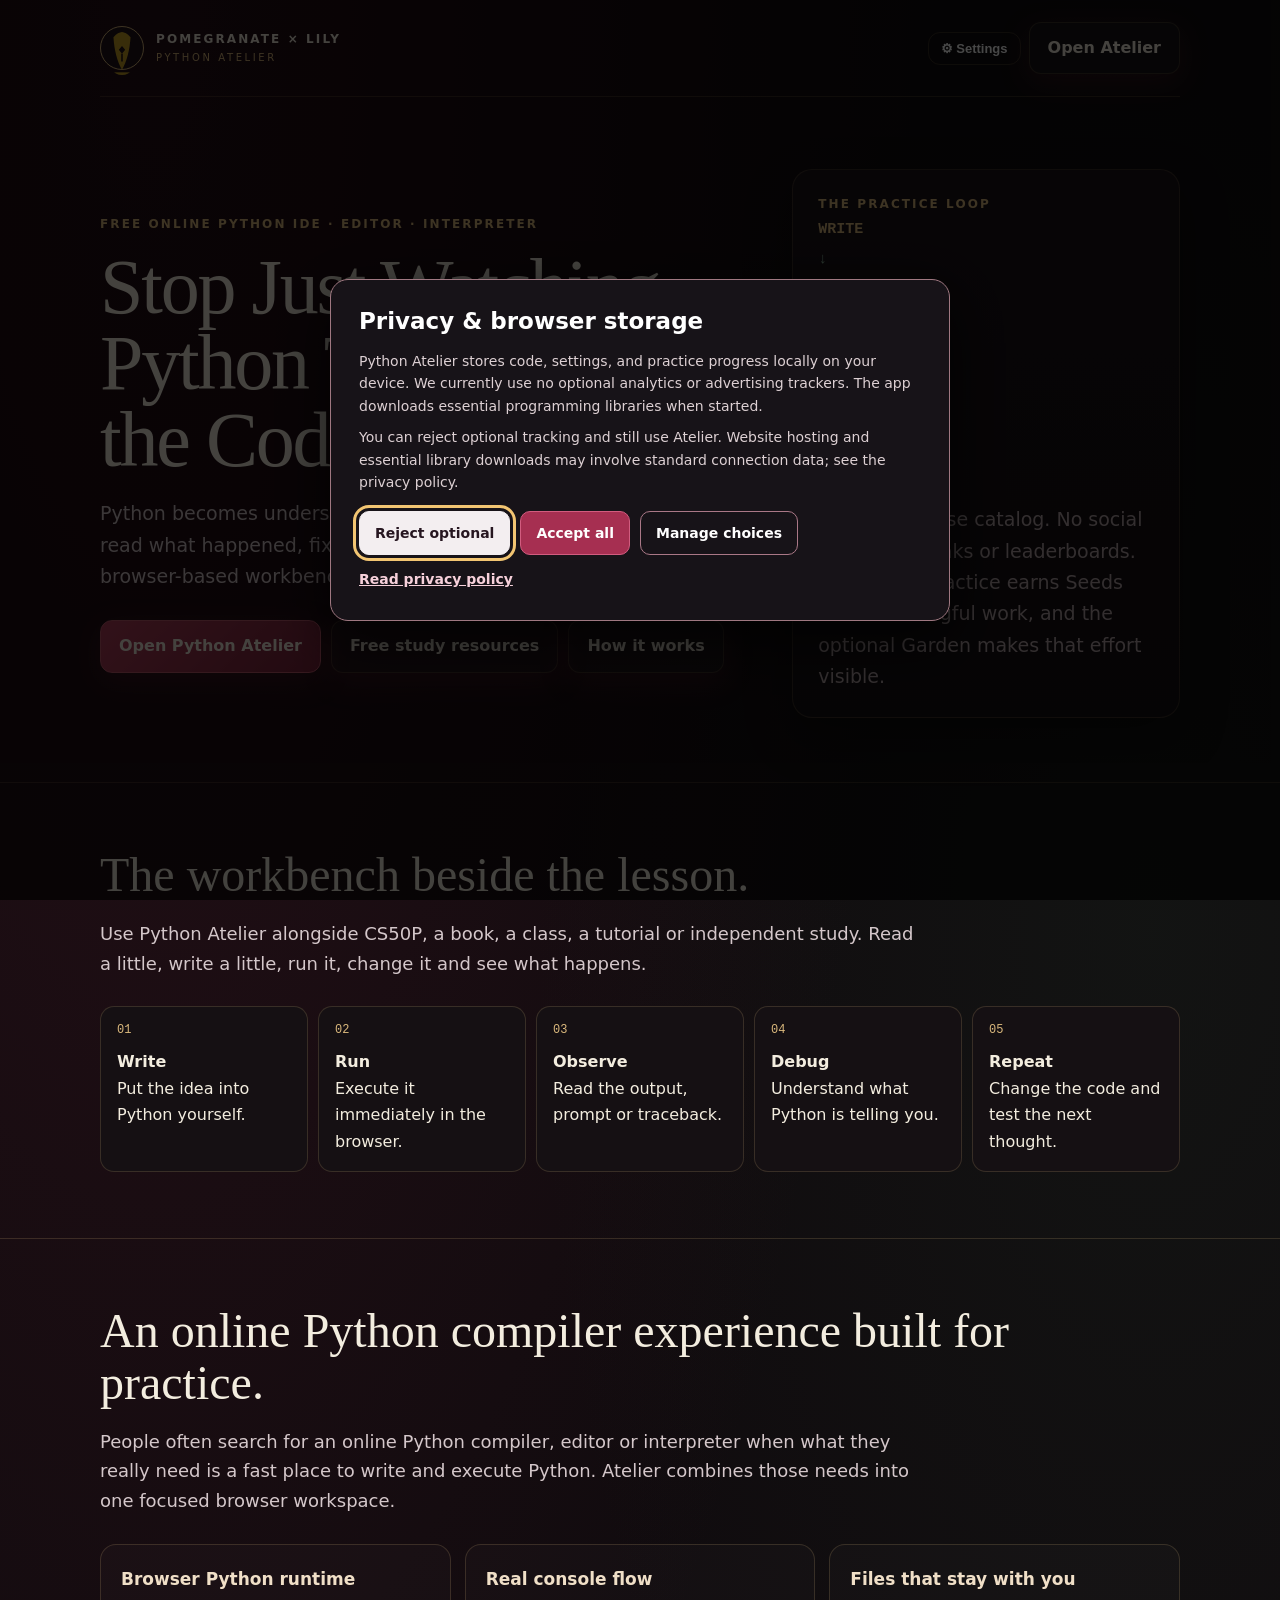
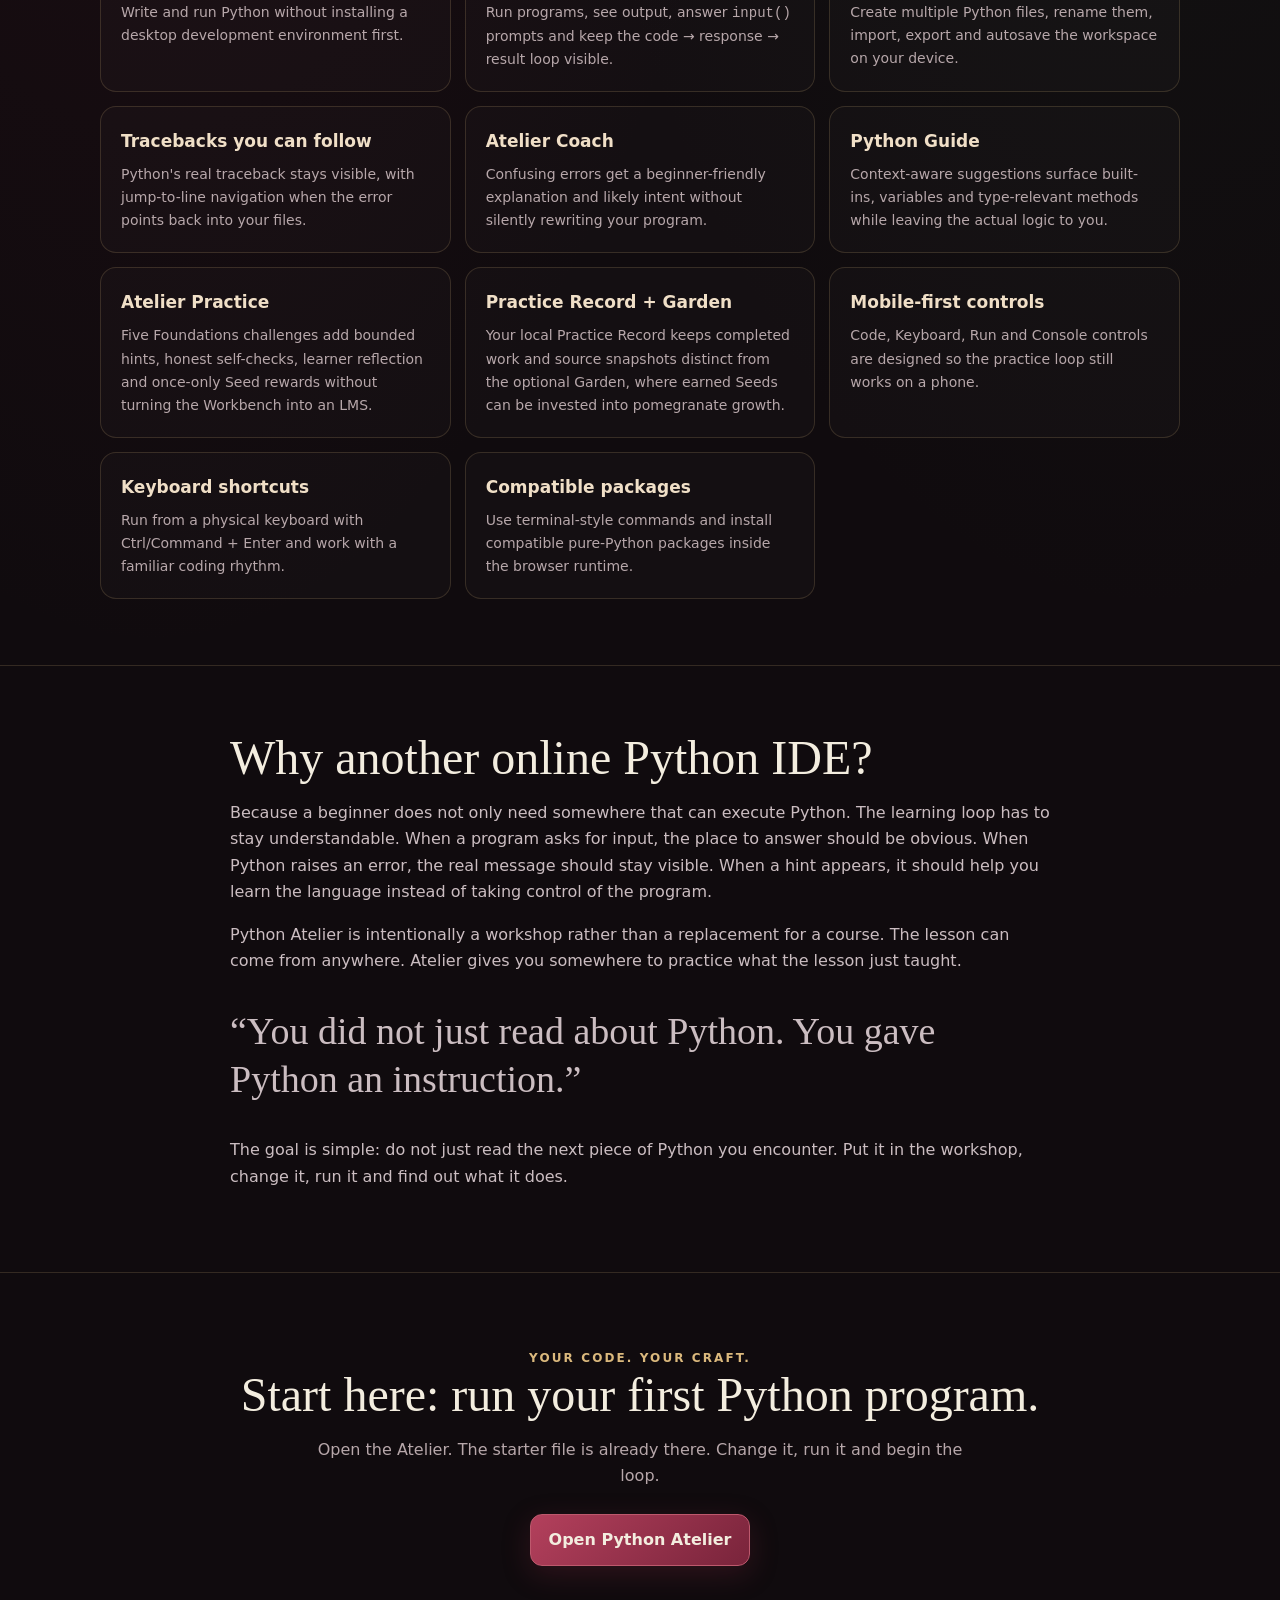
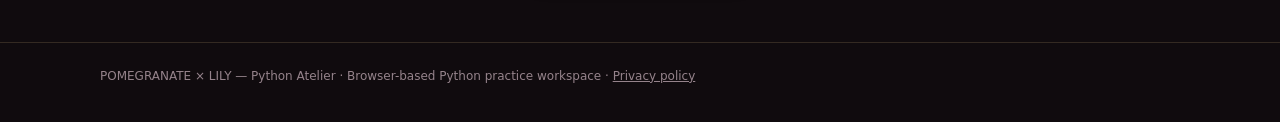
==== commit 21d6a833: "Brand: The Nib — add pa-the-nib.svg (gold), wire favicon, header seal, workbench fallback, manifest" ====
--- a/index.html
+++ b/index.html
@@ -7,8 +7,9 @@
 <meta name="theme-color" content="#160d12">
 <meta name="color-scheme" content="dark">
 <link rel="manifest" href="./manifest.webmanifest">
-<link rel="apple-touch-icon" sizes="180x180" href="./apple-touch-icon.png?v=atelier-serpent-lily-20261017">
-<link rel="icon" type="image/png" sizes="192x192" href="./icon-192.png?v=atelier-serpent-lily-20261017">
+<link rel="apple-touch-icon" sizes="180x180" href="./apple-touch-icon.png?v=atelier-nib-20261031">
+<link rel="icon" type="image/svg+xml" href="./pa-the-nib.svg?v=atelier-nib-20261031">
+<link rel="icon" type="image/png" sizes="192x192" href="./icon-192.png?v=atelier-nib-20261031">
 <title>Online Python IDE, Editor & Interpreter — POMEGRANATE × LILY Python Atelier</title>
 <meta name="description" content="Write, run, debug and learn Python online with POMEGRANATE × LILY Python Atelier — a free browser-based Python IDE, editor, interpreter and beginner-focused coding workspace.">
 <meta name="robots" content="index,follow,max-image-preview:large">
@@ -68,7 +69,7 @@
 </head>
 <body>
 <header class="wrap top">
-  <div class="brand"><div class="seal" aria-hidden="true"><img src="./icon-192.png?v=atelier-serpent-lily-20261017" alt="" width="44" height="44" style="width:100%;height:100%;display:block;object-fit:cover;border-radius:inherit"></div><div><div class="house">POMEGRANATE × LILY</div><div class="product">Python Atelier</div></div></div>
+  <div class="brand"><div class="seal" aria-hidden="true"><img src="./pa-the-nib.svg?v=atelier-nib-20261031" alt="" width="44" height="44" style="width:100%;height:100%;display:block;object-fit:contain;padding:5px;box-sizing:border-box;border-radius:inherit"></div><div><div class="house">POMEGRANATE × LILY</div><div class="product">Python Atelier</div></div></div>
   <div style="display:flex;align-items:center;gap:8px"><button type="button" data-privacy-settings aria-label="Site settings" class="btn alt" style="background:transparent;box-shadow:none;padding:8px 12px;font-size:13px">⚙ Settings</button><a class="btn alt" href="./app/">Open Atelier</a></div>
 </header>
 <main>
